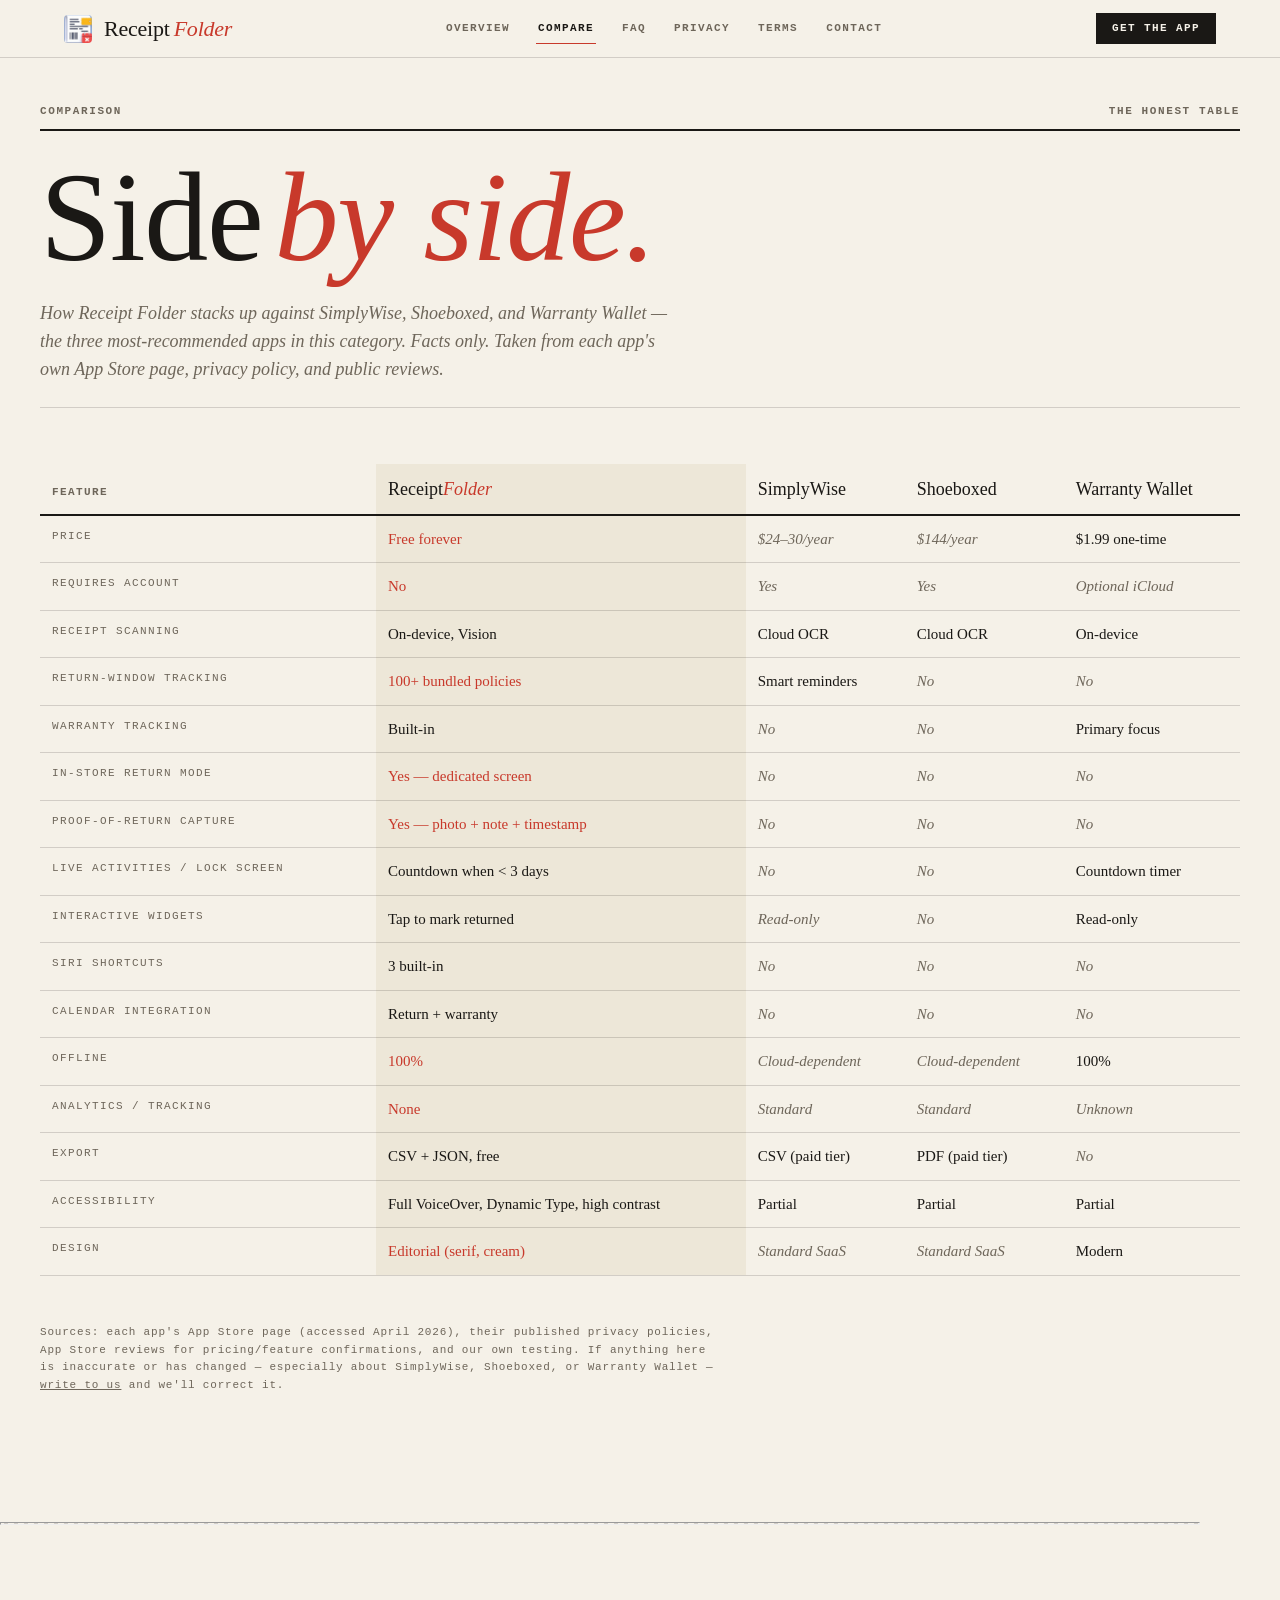
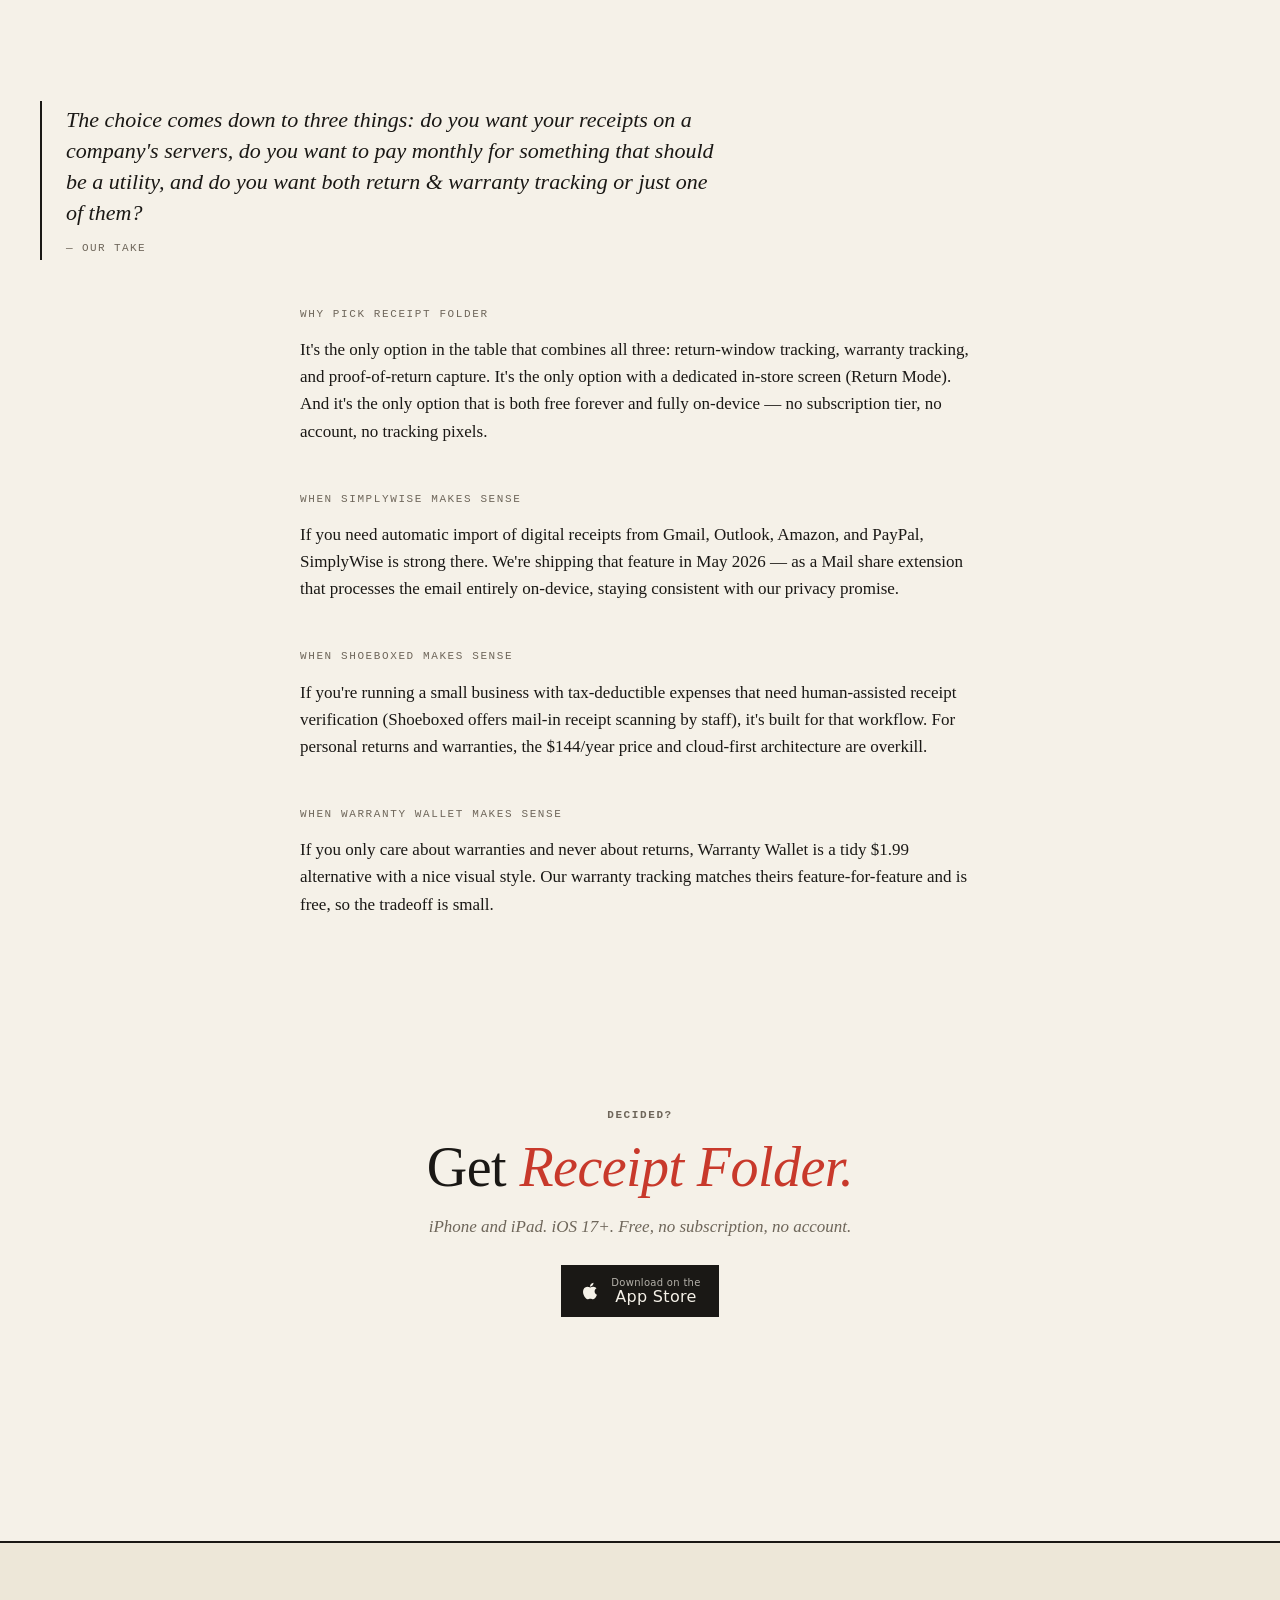
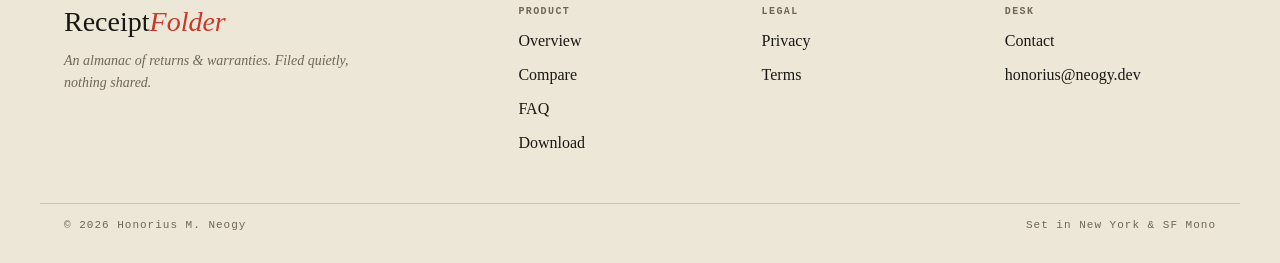
==== site/compare.html @ 92252098 "W4: ASO — compare page, listing copy, nav wiring site/compare.html: honest side-by-side against Simp" ====
<!DOCTYPE html>
<html lang="en">
<head>
  <meta charset="UTF-8">
  <meta name="viewport" content="width=device-width, initial-scale=1.0">
  <title>Receipt Folder vs SimplyWise, Shoeboxed &amp; Warranty Wallet</title>
  <meta name="description" content="How Receipt Folder compares to SimplyWise, Shoeboxed, and Warranty Wallet — features, privacy, price.">
  <meta name="theme-color" content="#F5F1E8">
  <link rel="icon" href="assets/logo.png" type="image/png">
  <link rel="apple-touch-icon" href="assets/logo@2x.png">
  <link rel="stylesheet" href="css/style.css">
  <style>
    /* Comparison table — Editorial: hairlines, no pills, dot perforation between
       sections. Sticky first column on narrow screens. */
    .compare-table {
      width: 100%;
      border-collapse: collapse;
      margin: var(--s-5) 0;
      font-family: var(--serif);
      font-size: 15px;
    }
    .compare-table thead th {
      text-align: left;
      padding: var(--s-4) var(--s-3);
      font: 600 11px/1 var(--mono);
      letter-spacing: 1.4px;
      text-transform: uppercase;
      color: var(--mute);
      border-bottom: 2px solid var(--ink);
      vertical-align: bottom;
    }
    .compare-table thead th.brand {
      font-family: var(--serif);
      font-size: 18px;
      color: var(--ink);
      letter-spacing: normal;
      text-transform: none;
      font-weight: 400;
    }
    .compare-table thead th.brand em {
      font-style: italic;
      color: var(--signal);
    }
    .compare-table tbody tr {
      border-bottom: 0.5px solid var(--rule);
    }
    .compare-table tbody td {
      padding: var(--s-3) var(--s-3);
      vertical-align: top;
    }
    .compare-table tbody td:first-child {
      font-family: var(--mono);
      font-size: 11px;
      letter-spacing: 1.4px;
      text-transform: uppercase;
      color: var(--mute);
      width: 28%;
    }
    .compare-table .check  { color: var(--ink); font-weight: 500; }
    .compare-table .x      { color: var(--mute); font-style: italic; }
    .compare-table .signal { color: var(--signal); font-weight: 500; }
    .compare-table .own    { background: var(--paper-dim); }

    @media (max-width: 760px) {
      .compare-table { font-size: 13px; }
      .compare-table tbody td:first-child { width: 36%; }
      .compare-table thead th.brand { font-size: 15px; }
    }
  </style>
</head>
<body>

  <nav class="nav" aria-label="Primary">
    <div class="nav__inner">
      <a href="index.html" class="nav__brand">
        <img src="assets/logo.png" alt="" aria-hidden="true">
        <span>Receipt<em>Folder</em></span>
      </a>
      <button class="nav__toggle" aria-label="Toggle menu" aria-expanded="false">☰</button>
      <div class="nav__links" id="navLinks">
        <a href="index.html">Overview</a>
        <a href="compare.html">Compare</a>
        <a href="faq.html">FAQ</a>
        <a href="privacy.html">Privacy</a>
        <a href="terms.html">Terms</a>
        <a href="contact.html">Contact</a>
      </div>
      <a href="index.html#download" class="nav__cta">Get the app</a>
    </div>
  </nav>

  <main>
    <section class="container masthead">
      <div class="masthead__meta">
        <span class="eyebrow">Comparison</span>
        <span class="eyebrow">The honest table</span>
      </div>
      <hr class="rule">
      <h1 class="masthead__title">Side <em>by side.</em></h1>
      <p class="masthead__dek">How Receipt Folder stacks up against SimplyWise, Shoeboxed, and Warranty Wallet — the three most-recommended apps in this category. Facts only. Taken from each app's own App Store page, privacy policy, and public reviews.</p>
      <hr class="hairline" style="margin-top: var(--s-5);">
    </section>

    <section class="container section" style="padding-top: 0;">
      <div class="reveal" style="overflow-x: auto;">
        <table class="compare-table">
          <thead>
            <tr>
              <th scope="col">Feature</th>
              <th scope="col" class="brand own">Receipt<em>Folder</em></th>
              <th scope="col" class="brand">SimplyWise</th>
              <th scope="col" class="brand">Shoeboxed</th>
              <th scope="col" class="brand">Warranty Wallet</th>
            </tr>
          </thead>
          <tbody>
            <tr>
              <td>Price</td>
              <td class="own signal">Free forever</td>
              <td class="x">$24–30/year</td>
              <td class="x">$144/year</td>
              <td class="check">$1.99 one-time</td>
            </tr>
            <tr>
              <td>Requires account</td>
              <td class="own signal">No</td>
              <td class="x">Yes</td>
              <td class="x">Yes</td>
              <td class="x">Optional iCloud</td>
            </tr>
            <tr>
              <td>Receipt scanning</td>
              <td class="own check">On-device, Vision</td>
              <td class="check">Cloud OCR</td>
              <td class="check">Cloud OCR</td>
              <td class="check">On-device</td>
            </tr>
            <tr>
              <td>Return-window tracking</td>
              <td class="own signal">100+ bundled policies</td>
              <td class="check">Smart reminders</td>
              <td class="x">No</td>
              <td class="x">No</td>
            </tr>
            <tr>
              <td>Warranty tracking</td>
              <td class="own check">Built-in</td>
              <td class="x">No</td>
              <td class="x">No</td>
              <td class="check">Primary focus</td>
            </tr>
            <tr>
              <td>In-store Return Mode</td>
              <td class="own signal">Yes — dedicated screen</td>
              <td class="x">No</td>
              <td class="x">No</td>
              <td class="x">No</td>
            </tr>
            <tr>
              <td>Proof-of-return capture</td>
              <td class="own signal">Yes — photo + note + timestamp</td>
              <td class="x">No</td>
              <td class="x">No</td>
              <td class="x">No</td>
            </tr>
            <tr>
              <td>Live Activities / lock screen</td>
              <td class="own check">Countdown when &lt; 3 days</td>
              <td class="x">No</td>
              <td class="x">No</td>
              <td class="check">Countdown timer</td>
            </tr>
            <tr>
              <td>Interactive widgets</td>
              <td class="own check">Tap to mark returned</td>
              <td class="x">Read-only</td>
              <td class="x">No</td>
              <td class="check">Read-only</td>
            </tr>
            <tr>
              <td>Siri shortcuts</td>
              <td class="own check">3 built-in</td>
              <td class="x">No</td>
              <td class="x">No</td>
              <td class="x">No</td>
            </tr>
            <tr>
              <td>Calendar integration</td>
              <td class="own check">Return + warranty</td>
              <td class="x">No</td>
              <td class="x">No</td>
              <td class="x">No</td>
            </tr>
            <tr>
              <td>Offline</td>
              <td class="own signal">100%</td>
              <td class="x">Cloud-dependent</td>
              <td class="x">Cloud-dependent</td>
              <td class="check">100%</td>
            </tr>
            <tr>
              <td>Analytics / tracking</td>
              <td class="own signal">None</td>
              <td class="x">Standard</td>
              <td class="x">Standard</td>
              <td class="x">Unknown</td>
            </tr>
            <tr>
              <td>Export</td>
              <td class="own check">CSV + JSON, free</td>
              <td class="check">CSV (paid tier)</td>
              <td class="check">PDF (paid tier)</td>
              <td class="x">No</td>
            </tr>
            <tr>
              <td>Accessibility</td>
              <td class="own check">Full VoiceOver, Dynamic Type, high contrast</td>
              <td class="check">Partial</td>
              <td class="check">Partial</td>
              <td class="check">Partial</td>
            </tr>
            <tr>
              <td>Design</td>
              <td class="own signal">Editorial (serif, cream)</td>
              <td class="x">Standard SaaS</td>
              <td class="x">Standard SaaS</td>
              <td class="check">Modern</td>
            </tr>
          </tbody>
        </table>
      </div>

      <p style="font-family: var(--mono); font-size: 11px; color: var(--mute); letter-spacing: 0.8px; line-height: 1.6; max-width: 680px; margin-top: var(--s-5);">
        Sources: each app's App Store page (accessed April 2026), their published
        privacy policies, App Store reviews for pricing/feature confirmations, and
        our own testing. If anything here is inaccurate or has changed — especially
        about SimplyWise, Shoeboxed, or Warranty Wallet — <a href="contact.html" style="text-decoration: underline;">write to us</a>
        and we'll correct it.
      </p>
    </section>

    <hr class="perforation container" style="max-width: var(--content-max);">

    <!-- Positioning statement -->
    <section class="container section">
      <blockquote class="pullquote reveal">
        The choice comes down to three things: do you want your receipts on a
        company's servers, do you want to pay monthly for something that should
        be a utility, and do you want both return &amp; warranty tracking or
        just one of them?
        <cite>— Our take</cite>
      </blockquote>

      <div style="max-width: var(--prose-max); margin: var(--s-7) auto 0;">
        <h3 style="font-family: var(--mono); font-size: 11px; letter-spacing: 1.6px; text-transform: uppercase; color: var(--mute);">Why pick Receipt Folder</h3>
        <p style="font-family: var(--serif); font-size: 17px; line-height: 1.6; color: var(--ink); margin-top: var(--s-4);">
          It's the only option in the table that combines all three: return-window
          tracking, warranty tracking, and proof-of-return capture. It's the only
          option with a dedicated in-store screen (Return Mode). And it's the only
          option that is both free forever and fully on-device — no subscription
          tier, no account, no tracking pixels.
        </p>

        <h3 style="font-family: var(--mono); font-size: 11px; letter-spacing: 1.6px; text-transform: uppercase; color: var(--mute); margin-top: var(--s-7);">When SimplyWise makes sense</h3>
        <p style="font-family: var(--serif); font-size: 17px; line-height: 1.6; color: var(--ink); margin-top: var(--s-4);">
          If you need automatic import of digital receipts from Gmail, Outlook,
          Amazon, and PayPal, SimplyWise is strong there. We're shipping that
          feature in May 2026 — as a Mail share extension that processes the
          email entirely on-device, staying consistent with our privacy promise.
        </p>

        <h3 style="font-family: var(--mono); font-size: 11px; letter-spacing: 1.6px; text-transform: uppercase; color: var(--mute); margin-top: var(--s-7);">When Shoeboxed makes sense</h3>
        <p style="font-family: var(--serif); font-size: 17px; line-height: 1.6; color: var(--ink); margin-top: var(--s-4);">
          If you're running a small business with tax-deductible expenses that
          need human-assisted receipt verification (Shoeboxed offers mail-in
          receipt scanning by staff), it's built for that workflow. For personal
          returns and warranties, the $144/year price and cloud-first architecture
          are overkill.
        </p>

        <h3 style="font-family: var(--mono); font-size: 11px; letter-spacing: 1.6px; text-transform: uppercase; color: var(--mute); margin-top: var(--s-7);">When Warranty Wallet makes sense</h3>
        <p style="font-family: var(--serif); font-size: 17px; line-height: 1.6; color: var(--ink); margin-top: var(--s-4);">
          If you only care about warranties and never about returns, Warranty
          Wallet is a tidy $1.99 alternative with a nice visual style. Our
          warranty tracking matches theirs feature-for-feature and is free, so
          the tradeoff is small.
        </p>
      </div>
    </section>

    <section class="section container" style="text-align: center; padding-bottom: var(--s-9);">
      <div class="eyebrow">Decided?</div>
      <h2 style="margin-top: var(--s-4);">Get <em style="color: var(--signal); font-style: italic;">Receipt Folder.</em></h2>
      <p style="font-family: var(--serif); font-style: italic; color: var(--mute); margin: var(--s-4) auto 0; max-width: 500px;">
        iPhone and iPad. iOS 17+. Free, no subscription, no account.
      </p>
      <div style="margin-top: var(--s-5); display: flex; gap: var(--s-3); justify-content: center; flex-wrap: wrap;">
        <a href="index.html#download" class="app-store">
          <svg class="app-store__svg" viewBox="0 0 24 24" fill="currentColor" aria-hidden="true">
            <path d="M17.05 20.28c-.98.95-2.05.88-3.08.41-1.09-.47-2.09-.48-3.24 0-1.44.62-2.2.44-3.06-.41C2.79 15.25 3.51 7.59 9.05 7.31c1.35.07 2.29.74 3.08.78 1.18-.24 2.31-.93 3.57-.84 1.51.12 2.65.72 3.4 1.8-3.12 1.87-2.38 5.98.48 7.13-.57 1.5-1.31 2.99-2.53 4.1zM12.03 7.25c-.15-2.23 1.66-4.07 3.74-4.25.29 2.58-2.34 4.5-3.74 4.25z"/>
          </svg>
          <span class="app-store__text"><small>Download on the</small><strong>App Store</strong></span>
        </a>
      </div>
    </section>
  </main>

  <footer class="footer">
    <div class="footer__grid">
      <div class="footer__col">
        <div class="footer__brand">Receipt<em>Folder</em></div>
        <p class="footer__tag">An almanac of returns &amp; warranties. Filed quietly, nothing shared.</p>
      </div>
      <div class="footer__col"><h4>Product</h4><ul><li><a href="index.html">Overview</a></li><li><a href="compare.html">Compare</a></li><li><a href="faq.html">FAQ</a></li><li><a href="index.html#download">Download</a></li></ul></div>
      <div class="footer__col"><h4>Legal</h4><ul><li><a href="privacy.html">Privacy</a></li><li><a href="terms.html">Terms</a></li></ul></div>
      <div class="footer__col"><h4>Desk</h4><ul><li><a href="contact.html">Contact</a></li><li><a href="mailto:honorius@neogy.dev">honorius@neogy.dev</a></li></ul></div>
    </div>
    <div class="footer__end">
      <span>© 2026 Honorius M. Neogy</span>
      <span>Set in New York &amp; SF Mono</span>
    </div>
  </footer>

  <script src="js/app.js" defer></script>
</body>
</html>
---- site/css/style.css ----
/* ==========================================================================
   Receipt Folder — Editorial Receipt web design language
   Matches the iOS app's aesthetic: cream paper, ink type, serif display,
   signal red, monospace labels, perforation dividers. No gradients, no
   rounded pillow cards, no drop shadows.
   ========================================================================== */

/* ---------- Reset ---------- */
*, *::before, *::after { box-sizing: border-box; margin: 0; padding: 0; }
html { -webkit-text-size-adjust: 100%; scroll-behavior: smooth; }
@media (prefers-reduced-motion: reduce) {
  html { scroll-behavior: auto; }
  *, *::before, *::after {
    animation-duration: 0.01ms !important;
    animation-iteration-count: 1 !important;
    transition-duration: 0.01ms !important;
    scroll-behavior: auto !important;
  }
}
img, svg { max-width: 100%; display: block; }
button { font: inherit; background: none; border: 0; cursor: pointer; color: inherit; }
a { color: inherit; text-decoration: none; }
input, textarea, select { font: inherit; color: inherit; }

/* ---------- Tokens ---------- */
:root {
  /* Palette — identical to the iOS app */
  --paper: #F5F1E8;
  --paper-dim: #EDE7D8;
  --ink: #1A1815;
  --mute: #6E665A;
  --rule: rgba(26, 24, 21, 0.16);
  --signal: #C8392B;
  --signal-soft: #E8C9C4;
  --ember: #B57A2E;
  --ember-soft: #E8D8BD;

  /* Type */
  --serif: ui-serif, "New York", "Charter", "Iowan Old Style", Georgia, "Times New Roman", serif;
  --sans:  -apple-system, BlinkMacSystemFont, "SF Pro Text", "Segoe UI", Roboto, system-ui, sans-serif;
  --mono:  ui-monospace, "SF Mono", Menlo, "Roboto Mono", "Courier New", monospace;

  /* Spacing — 8pt grid */
  --s-1: 4px;  --s-2: 8px;  --s-3: 12px; --s-4: 16px;
  --s-5: 24px; --s-6: 32px; --s-7: 48px; --s-8: 64px;
  --s-9: 96px; --s-10: 128px;

  /* Layout */
  --content-max: 1200px;
  --prose-max: 680px;
}

@media (prefers-color-scheme: dark) {
  :root {
    --paper: #151210;
    --paper-dim: #1E1B18;
    --ink: #EFE8D9;
    --mute: #ACA598;
    --rule: rgba(239, 232, 217, 0.18);
    --signal: #E25A4C;
    --signal-soft: rgba(226, 90, 76, 0.18);
    --ember: #D4A05A;
    --ember-soft: rgba(212, 160, 90, 0.18);
  }
}

/* ---------- Base ---------- */
html, body {
  background: var(--paper);
  color: var(--ink);
  font-family: var(--sans);
  font-size: 16px;
  line-height: 1.5;
  -webkit-font-smoothing: antialiased;
  text-rendering: optimizeLegibility;
}
body { min-height: 100vh; display: flex; flex-direction: column; }
main { flex: 1; }

/* Utility classes */
.container { max-width: var(--content-max); margin: 0 auto; padding: 0 var(--s-5); }
.prose     { max-width: var(--prose-max); margin: 0 auto; padding: 0 var(--s-5); }
.eyebrow   { font: 600 11px/1 var(--mono); letter-spacing: 1.6px; text-transform: uppercase; color: var(--mute); }
.hairline  { height: 0.5px; background: var(--rule); border: 0; }
.rule      { height: 2px; background: var(--ink); border: 0; }
.mono      { font-family: var(--mono); }
.italic    { font-style: italic; }
.red       { color: var(--signal); }

/* Perforation divider — app's signature */
.perforation {
  --dot-size: 3px; --dot-gap: 7px;
  height: var(--dot-size);
  background-image: radial-gradient(circle, var(--rule) 40%, transparent 42%);
  background-size: calc(var(--dot-size) + var(--dot-gap)) var(--dot-size);
  background-repeat: repeat-x;
  margin: var(--s-6) 0;
}

/* Type scale */
h1, h2, h3, h4 { font-family: var(--serif); font-weight: 400; line-height: 1.1; letter-spacing: -0.01em; }
h1 { font-size: clamp(48px, 9vw, 96px); }
h2 { font-size: clamp(32px, 5vw, 56px); }
h3 { font-size: clamp(24px, 3vw, 36px); }
h4 { font-size: 22px; }
p  { font-family: var(--serif); font-size: 17px; line-height: 1.55; color: var(--ink); }
.prose p + p { margin-top: var(--s-4); }
.prose h2, .prose h3 { margin-top: var(--s-7); margin-bottom: var(--s-3); }

/* Focus */
:focus-visible {
  outline: 2px solid var(--signal);
  outline-offset: 3px;
  border-radius: 2px;
}

/* ---------- Navigation (top masthead) ---------- */
.nav {
  position: sticky; top: 0; z-index: 100;
  background: var(--paper);
  border-bottom: 0.5px solid var(--rule);
  backdrop-filter: saturate(1.4);
  -webkit-backdrop-filter: saturate(1.4);
}
.nav__inner {
  display: flex; align-items: center; justify-content: space-between;
  padding: var(--s-3) var(--s-5);
  max-width: var(--content-max); margin: 0 auto;
  gap: var(--s-5);
}
.nav__brand {
  display: flex; align-items: center; gap: var(--s-3);
  font-family: var(--serif); font-size: 22px; letter-spacing: -0.01em;
}
.nav__brand img { width: 28px; height: 28px; border-radius: 4px; }
.nav__brand em { font-style: italic; color: var(--signal); margin-left: 4px; }
.nav__links { display: flex; gap: var(--s-5); }
.nav__links a {
  font: 600 11px/1 var(--mono); letter-spacing: 1.4px; text-transform: uppercase;
  color: var(--mute); padding: 6px 2px; position: relative; transition: color 0.15s;
}
.nav__links a:hover, .nav__links a[aria-current="page"] { color: var(--ink); }
.nav__links a[aria-current="page"]::after {
  content: ""; position: absolute; left: 0; right: 0; bottom: -4px;
  height: 1.5px; background: var(--signal);
}
.nav__cta {
  font: 600 11px/1 var(--mono); letter-spacing: 1.4px; text-transform: uppercase;
  padding: 10px 16px; background: var(--ink); color: var(--paper);
  transition: transform 0.15s;
}
.nav__cta:hover { transform: translateY(-1px); }
.nav__toggle {
  display: none; padding: 8px; font-size: 20px;
}
@media (max-width: 720px) {
  .nav__links { display: none; }
  .nav__links--open {
    display: flex; flex-direction: column; gap: var(--s-4);
    position: absolute; inset: 100% 0 auto 0;
    background: var(--paper); border-bottom: 0.5px solid var(--rule);
    padding: var(--s-5);
  }
  .nav__toggle { display: block; }
  .nav__cta { display: none; }
}

/* ---------- Masthead (page header) ---------- */
.masthead {
  padding: var(--s-7) 0 var(--s-6);
}
.masthead__meta {
  display: flex; justify-content: space-between; align-items: baseline;
  margin-bottom: var(--s-3);
}
.masthead__title {
  display: flex; flex-wrap: wrap; align-items: baseline; gap: 12px;
  font-size: clamp(56px, 10vw, 128px);
  margin-top: var(--s-4);
}
.masthead__title em { font-style: italic; color: var(--signal); }
.masthead__dek {
  font-family: var(--serif); font-style: italic; font-size: 18px;
  color: var(--mute); margin-top: var(--s-3); max-width: 640px;
}

/* ---------- Hero (landing page) ---------- */
.hero { padding: var(--s-7) 0 var(--s-9); }
.hero__grid {
  display: grid; grid-template-columns: 1.3fr 1fr; gap: var(--s-8);
  align-items: center;
}
@media (max-width: 900px) {
  .hero__grid { grid-template-columns: 1fr; gap: var(--s-7); }
}
.hero__copy h1 { margin-top: var(--s-3); }
.hero__lead {
  font-family: var(--serif); font-style: italic; font-size: 22px;
  color: var(--mute); margin-top: var(--s-4); max-width: 520px; line-height: 1.4;
}
.hero__ctas {
  display: flex; gap: var(--s-3); margin-top: var(--s-6); flex-wrap: wrap;
}

/* Countdown mockup */
.countdown-card {
  position: relative;
  background: var(--paper-dim);
  border: 0.75px solid var(--rule);
  padding: var(--s-7) var(--s-6);
  aspect-ratio: 9 / 16; max-width: 340px; margin: 0 auto;
  display: flex; flex-direction: column;
}
.countdown-card__head {
  display: flex; justify-content: space-between; font: 600 10px/1 var(--mono);
  letter-spacing: 1.4px; text-transform: uppercase; color: var(--mute);
}
.countdown-card__rule { height: 2px; background: var(--ink); margin: 10px 0; }
.countdown-card__name {
  font-family: var(--serif); font-size: 26px; line-height: 1.1; color: var(--ink);
}
.countdown-card__meta {
  font-family: var(--serif); font-size: 13px; font-style: italic; color: var(--mute);
  margin-top: 6px;
}
.countdown-card__days {
  flex: 1; display: flex; flex-direction: column; justify-content: center; align-items: center;
  margin: var(--s-5) 0;
}
.countdown-card__days .num {
  font-family: var(--serif); font-size: clamp(96px, 22vw, 148px); line-height: 1;
  color: var(--signal);
  font-variant-numeric: tabular-nums;
}
.countdown-card__days .unit {
  font: italic 400 20px/1 var(--serif); color: var(--signal); margin-top: 4px;
  letter-spacing: 0.05em;
}
.countdown-card__caption {
  font: italic 400 13px/1.4 var(--serif); color: var(--mute); text-align: center;
  margin-top: var(--s-3);
}
.countdown-card__footer {
  display: flex; justify-content: space-between;
  font: 600 9px/1 var(--mono); letter-spacing: 1.4px; text-transform: uppercase;
  color: var(--mute); margin-top: auto;
  padding-top: var(--s-3); border-top: 2px solid var(--ink);
}

/* ---------- Buttons ---------- */
.btn {
  display: inline-flex; align-items: center; gap: 8px;
  padding: 14px 22px;
  font: 500 14px/1 var(--sans); letter-spacing: 0.3px;
  transition: transform 0.12s, background 0.15s;
  white-space: nowrap;
}
.btn--primary   { background: var(--ink); color: var(--paper); }
.btn--primary:hover { transform: translateY(-1px); }
.btn--secondary { color: var(--ink); border: 1px solid var(--ink); }
.btn--secondary:hover { background: var(--ink); color: var(--paper); }
.btn--link {
  padding: 0; font-family: var(--serif); font-style: italic; font-size: 15px;
  text-decoration: underline; text-underline-offset: 3px;
}

/* ---------- Sections ---------- */
.section { padding: var(--s-9) 0; }
.section__head {
  display: flex; justify-content: space-between; align-items: flex-end;
  flex-wrap: wrap; gap: var(--s-4);
  margin-bottom: var(--s-7);
}
.section__title {
  display: flex; align-items: baseline; gap: 12px; flex-wrap: wrap;
}
.section__title em { font-style: italic; color: var(--signal); }
.section__kicker { font-family: var(--serif); font-style: italic; color: var(--mute); max-width: 400px; }

/* ---------- Feature grid ---------- */
.features { display: grid; grid-template-columns: repeat(3, 1fr); gap: 0; }
@media (max-width: 900px) { .features { grid-template-columns: repeat(2, 1fr); } }
@media (max-width: 560px) { .features { grid-template-columns: 1fr; } }

.feature {
  padding: var(--s-6) var(--s-5);
  border-top: 0.5px solid var(--rule);
  border-right: 0.5px solid var(--rule);
  position: relative; overflow: hidden;
  transition: background 0.3s ease;
}
.feature:nth-child(3n) { border-right: 0; }
@media (max-width: 900px) {
  .feature:nth-child(3n) { border-right: 0.5px solid var(--rule); }
  .feature:nth-child(2n) { border-right: 0; }
}
@media (max-width: 560px) {
  .feature { border-right: 0 !important; }
}
.feature__num {
  font: 400 14px/1 var(--serif); font-style: italic; color: var(--signal);
  margin-bottom: var(--s-3);
}
.feature__title {
  font-family: var(--serif); font-size: 24px; line-height: 1.15; margin-bottom: var(--s-3);
}
.feature__body {
  font-size: 15px; color: var(--ink); line-height: 1.55;
}
.feature:hover { background: var(--paper-dim); }

/* ---------- Split / narrative row ---------- */
.split {
  display: grid; grid-template-columns: 1fr 1fr; gap: var(--s-8);
  align-items: center;
}
@media (max-width: 900px) { .split { grid-template-columns: 1fr; gap: var(--s-6); } }
.split__figure {
  background: var(--paper-dim); padding: var(--s-6);
  border: 0.5px solid var(--rule);
  aspect-ratio: 1; display: flex; align-items: center; justify-content: center;
  font-family: var(--serif); font-size: 20px; color: var(--mute);
}

/* ---------- Table of ledger stats ---------- */
.ledger { display: grid; grid-template-columns: repeat(4, 1fr); border-top: 2px solid var(--ink); border-bottom: 0.5px solid var(--rule); }
@media (max-width: 700px) { .ledger { grid-template-columns: repeat(2, 1fr); } }
.ledger__cell {
  padding: var(--s-6) var(--s-4);
  border-right: 0.5px solid var(--rule);
}
.ledger__cell:last-child { border-right: 0; }
@media (max-width: 700px) { .ledger__cell:nth-child(2n) { border-right: 0; } }
.ledger__num {
  font-family: var(--serif); font-size: clamp(36px, 6vw, 56px); line-height: 1;
  margin-bottom: 8px; font-variant-numeric: tabular-nums;
}
.ledger__num.red { color: var(--signal); }
.ledger__label { font: 600 10px/1.2 var(--mono); letter-spacing: 1.2px; text-transform: uppercase; color: var(--mute); }

/* ---------- FAQ accordion ---------- */
.faq { border-top: 2px solid var(--ink); }
.faq__item { border-bottom: 0.5px solid var(--rule); }
.faq__btn {
  display: flex; justify-content: space-between; align-items: center; gap: var(--s-4);
  width: 100%; padding: var(--s-5) 0; text-align: left;
  font-family: var(--serif); font-size: 20px; line-height: 1.3;
  transition: color 0.15s;
}
.faq__btn:hover { color: var(--signal); }
.faq__indicator {
  font-family: var(--mono); font-size: 20px; color: var(--mute);
  transition: transform 0.25s;
  flex-shrink: 0;
}
.faq__item[open] .faq__indicator { transform: rotate(45deg); color: var(--signal); }
.faq__answer {
  padding-bottom: var(--s-5); max-width: 620px;
  font-family: var(--serif); font-size: 16px; line-height: 1.6; color: var(--ink);
}
.faq__answer p + p { margin-top: var(--s-3); }
/* hide the default <details> marker */
summary { list-style: none; }
summary::-webkit-details-marker { display: none; }

/* ---------- Block quote ---------- */
.pullquote {
  border-left: 2px solid var(--ink);
  padding: 4px 0 4px var(--s-5);
  font-family: var(--serif); font-style: italic; font-size: 22px;
  line-height: 1.4; color: var(--ink);
  max-width: 680px; margin: var(--s-7) 0;
}
.pullquote cite {
  display: block; font-family: var(--mono); font-style: normal; font-size: 11px;
  letter-spacing: 1.4px; text-transform: uppercase; color: var(--mute); margin-top: var(--s-3);
}

/* ---------- Contact form ---------- */
.form { display: flex; flex-direction: column; gap: var(--s-5); max-width: 560px; }
.field { display: flex; flex-direction: column; gap: 6px; }
.field label {
  font: 600 10px/1 var(--mono); letter-spacing: 1.4px; text-transform: uppercase; color: var(--mute);
}
.field input, .field textarea, .field select {
  font-family: var(--serif); font-size: 17px;
  background: transparent; color: var(--ink);
  border: 0; border-bottom: 1px solid var(--ink);
  padding: 8px 0;
  transition: border-color 0.15s;
}
.field textarea { min-height: 120px; resize: vertical; font-style: italic; }
.field input:focus, .field textarea:focus, .field select:focus {
  outline: none; border-color: var(--signal);
}
.form__actions { display: flex; gap: var(--s-4); align-items: center; }

/* ---------- Footer ---------- */
.footer {
  background: var(--paper-dim);
  border-top: 2px solid var(--ink);
  padding: var(--s-8) 0 var(--s-6);
  margin-top: var(--s-10);
}
.footer__grid {
  display: grid;
  grid-template-columns: 2fr 1fr 1fr 1fr;
  gap: var(--s-6);
  max-width: var(--content-max); margin: 0 auto; padding: 0 var(--s-5);
}
@media (max-width: 760px) { .footer__grid { grid-template-columns: 1fr 1fr; gap: var(--s-5); } }
@media (max-width: 420px) { .footer__grid { grid-template-columns: 1fr; } }
.footer__col h4 {
  font: 600 10px/1 var(--mono); letter-spacing: 1.4px; text-transform: uppercase;
  color: var(--mute); margin-bottom: var(--s-3);
}
.footer__col ul { list-style: none; display: flex; flex-direction: column; gap: 10px; }
.footer__col a {
  font-family: var(--serif); font-size: 16px; color: var(--ink);
  transition: color 0.12s;
}
.footer__col a:hover { color: var(--signal); text-decoration: underline; text-underline-offset: 3px; }
.footer__brand { font-family: var(--serif); font-size: 28px; line-height: 1.1; }
.footer__brand em { font-style: italic; color: var(--signal); }
.footer__tag {
  font-family: var(--serif); font-style: italic; font-size: 14px; color: var(--mute);
  margin-top: var(--s-3); max-width: 300px;
}
.footer__end {
  display: flex; justify-content: space-between; align-items: center;
  max-width: var(--content-max); margin: var(--s-7) auto 0; padding: var(--s-4) var(--s-5) 0;
  border-top: 0.5px solid var(--rule);
  font: 400 11px/1 var(--mono); letter-spacing: 1px; color: var(--mute);
}
@media (max-width: 520px) { .footer__end { flex-direction: column; gap: var(--s-3); align-items: flex-start; } }

/* ---------- Reveal-on-scroll animation ---------- */
.reveal { opacity: 0; transform: translateY(14px); transition: opacity 0.7s ease, transform 0.7s ease; }
.reveal.is-visible { opacity: 1; transform: none; }
@media (prefers-reduced-motion: reduce) { .reveal { opacity: 1; transform: none; } }

/* ---------- Hidden helper ---------- */
.sr-only {
  position: absolute; width: 1px; height: 1px; overflow: hidden;
  clip: rect(0 0 0 0); white-space: nowrap;
}

/* ---------- App Store badge placeholder ---------- */
.app-store {
  display: inline-flex; align-items: center; gap: 10px;
  padding: 12px 18px; background: var(--ink); color: var(--paper);
  transition: transform 0.15s;
}
.app-store:hover { transform: translateY(-1px); }
.app-store__svg { width: 22px; height: 22px; }
.app-store__text { display: flex; flex-direction: column; line-height: 1.1; }
.app-store__text small { font-size: 10px; opacity: 0.7; letter-spacing: 0.3px; }
.app-store__text strong { font-size: 16px; font-weight: 500; letter-spacing: 0.3px; }
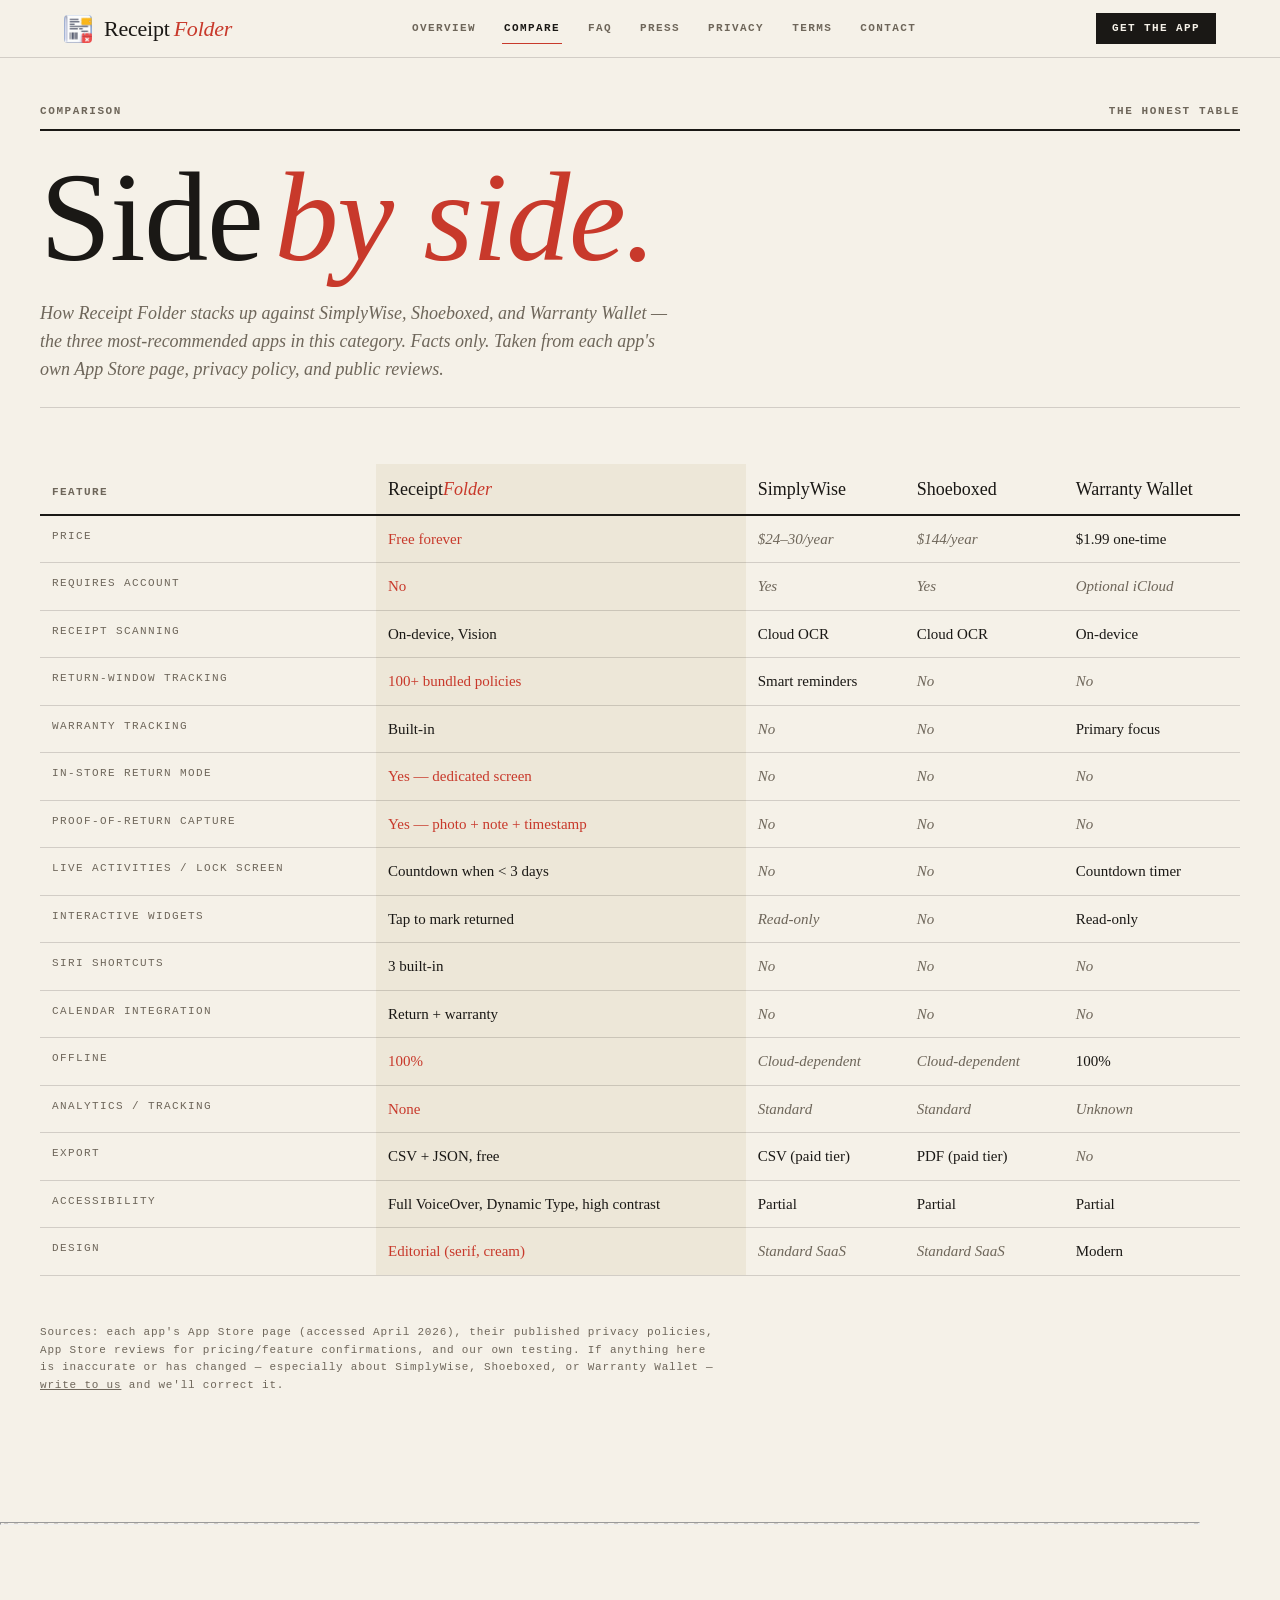
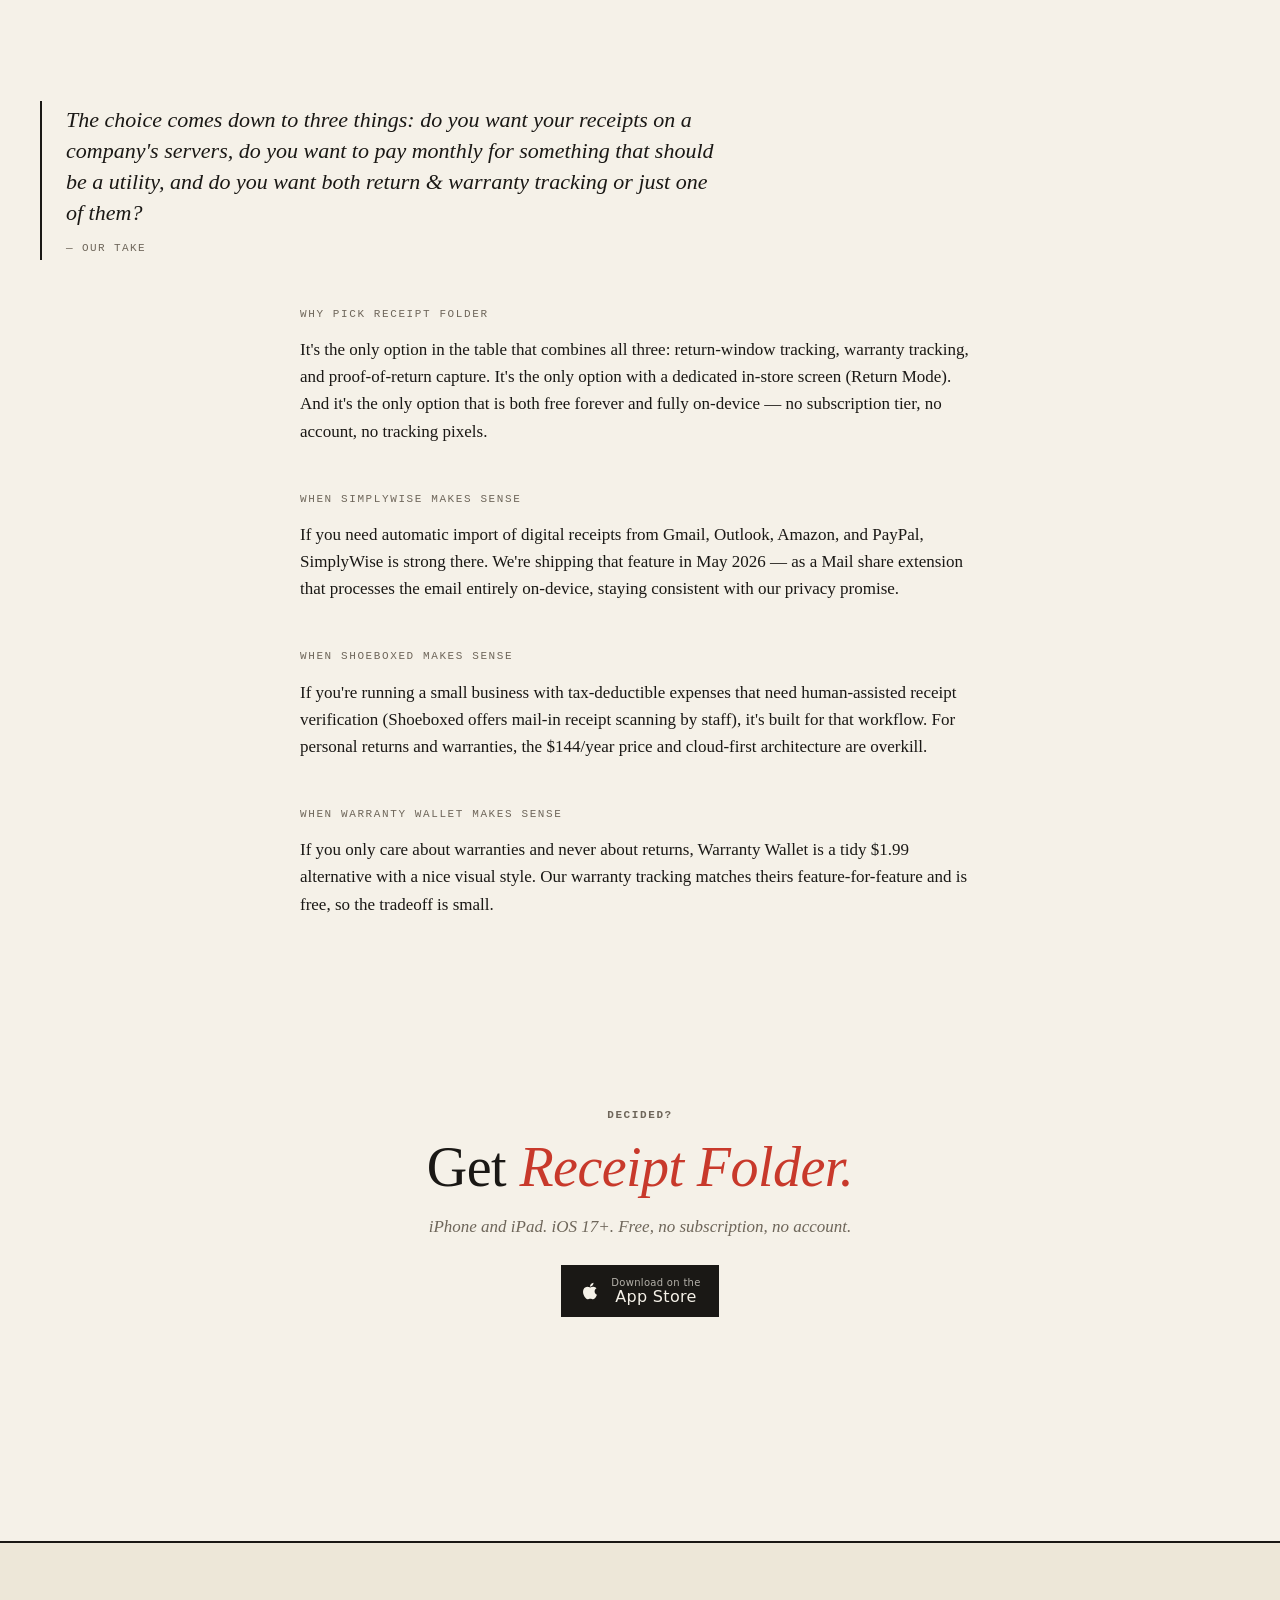
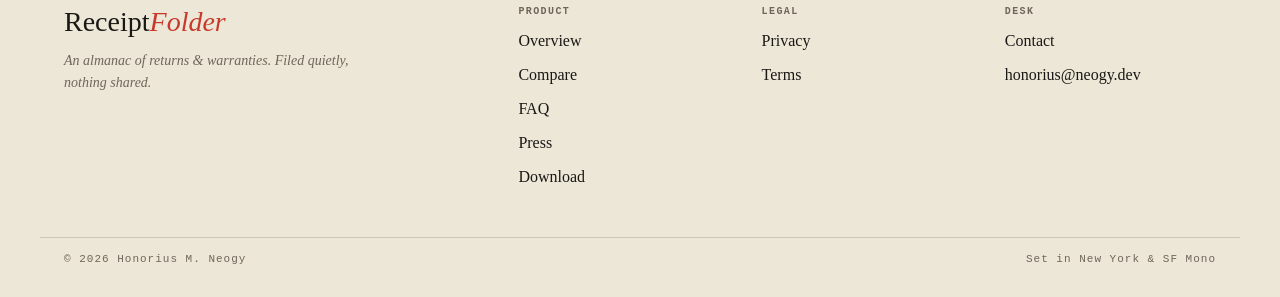
==== commit a13131c6: "W12: launch — press kit page + in-app release notes Final week of the 12-week 5-star roadmap. Ships " ====
--- a/site/compare.html
+++ b/site/compare.html
@@ -81,6 +81,7 @@
         <a href="index.html">Overview</a>
         <a href="compare.html">Compare</a>
         <a href="faq.html">FAQ</a>
+        <a href="press.html">Press</a>
         <a href="privacy.html">Privacy</a>
         <a href="terms.html">Terms</a>
         <a href="contact.html">Contact</a>
@@ -311,7 +312,7 @@
         <div class="footer__brand">Receipt<em>Folder</em></div>
         <p class="footer__tag">An almanac of returns &amp; warranties. Filed quietly, nothing shared.</p>
       </div>
-      <div class="footer__col"><h4>Product</h4><ul><li><a href="index.html">Overview</a></li><li><a href="compare.html">Compare</a></li><li><a href="faq.html">FAQ</a></li><li><a href="index.html#download">Download</a></li></ul></div>
+      <div class="footer__col"><h4>Product</h4><ul><li><a href="index.html">Overview</a></li><li><a href="compare.html">Compare</a></li><li><a href="faq.html">FAQ</a></li><li><a href="press.html">Press</a></li><li><a href="index.html#download">Download</a></li></ul></div>
       <div class="footer__col"><h4>Legal</h4><ul><li><a href="privacy.html">Privacy</a></li><li><a href="terms.html">Terms</a></li></ul></div>
       <div class="footer__col"><h4>Desk</h4><ul><li><a href="contact.html">Contact</a></li><li><a href="mailto:honorius@neogy.dev">honorius@neogy.dev</a></li></ul></div>
     </div>
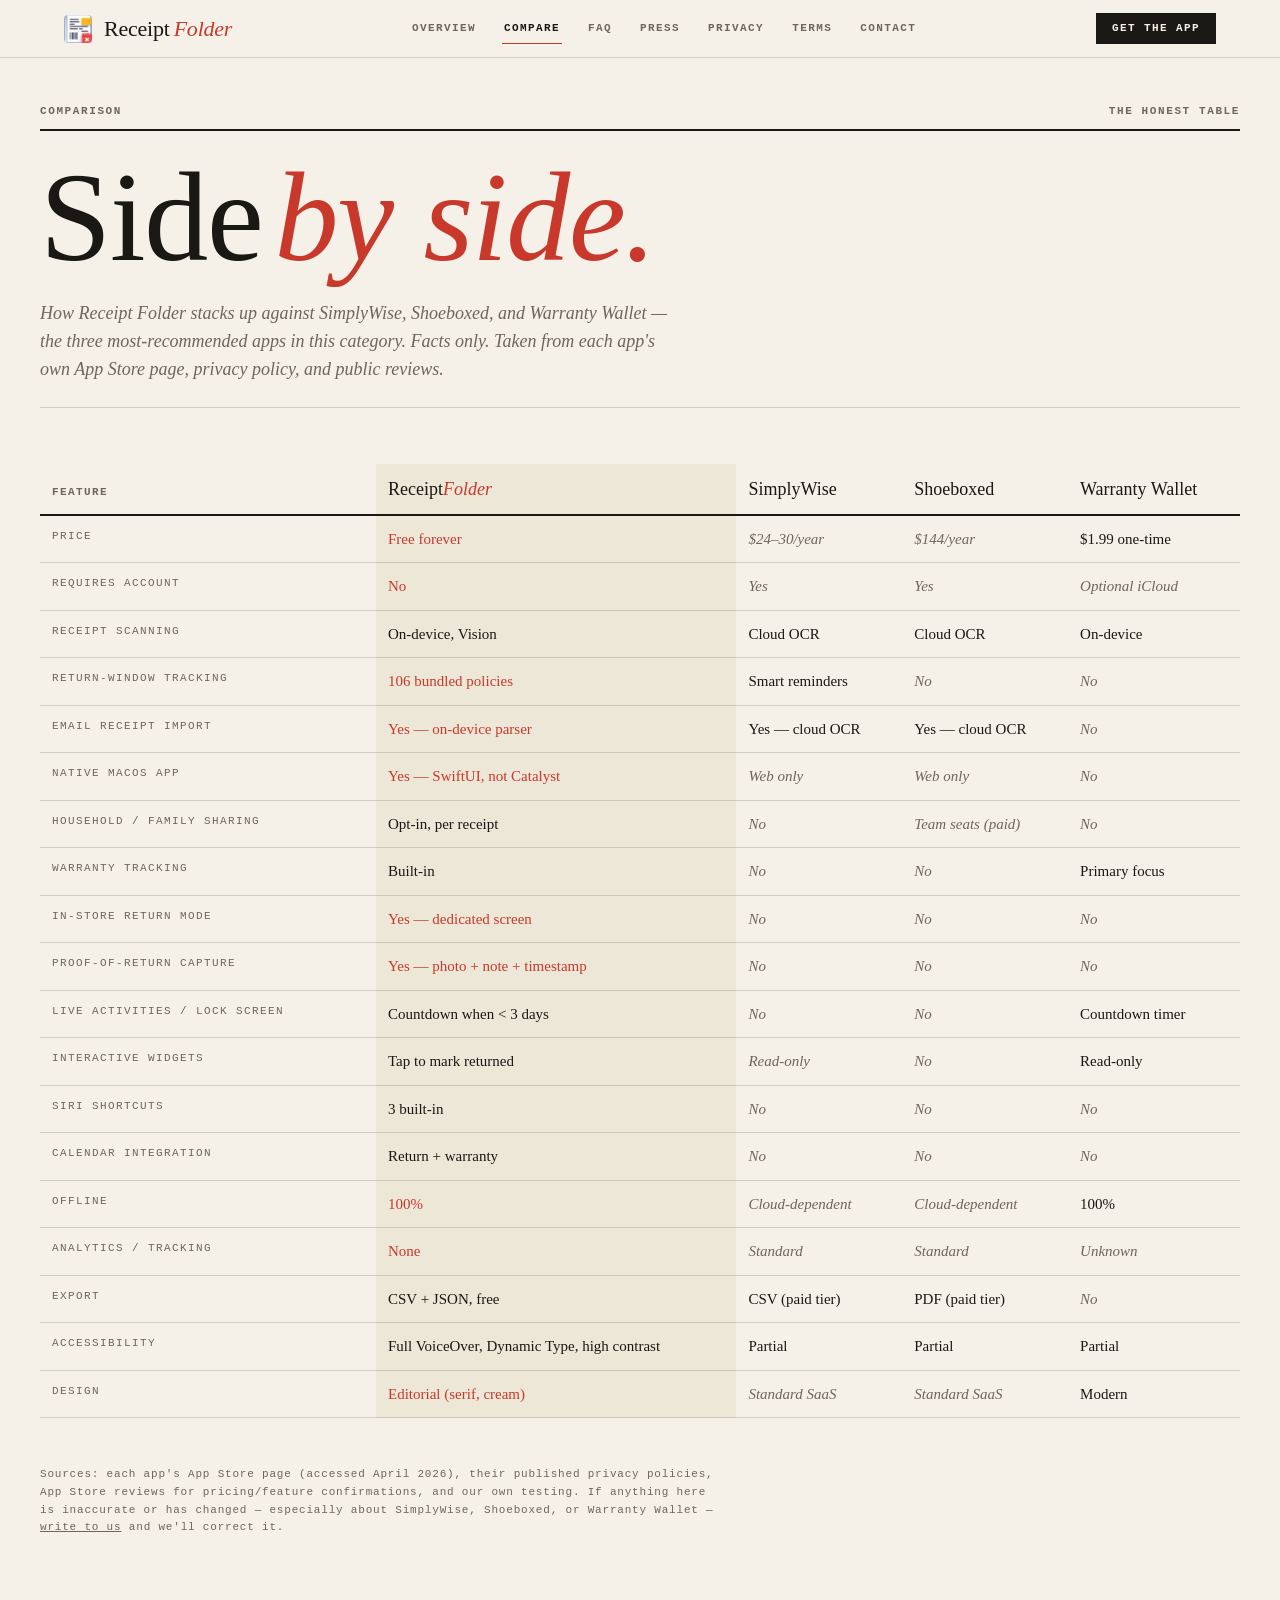
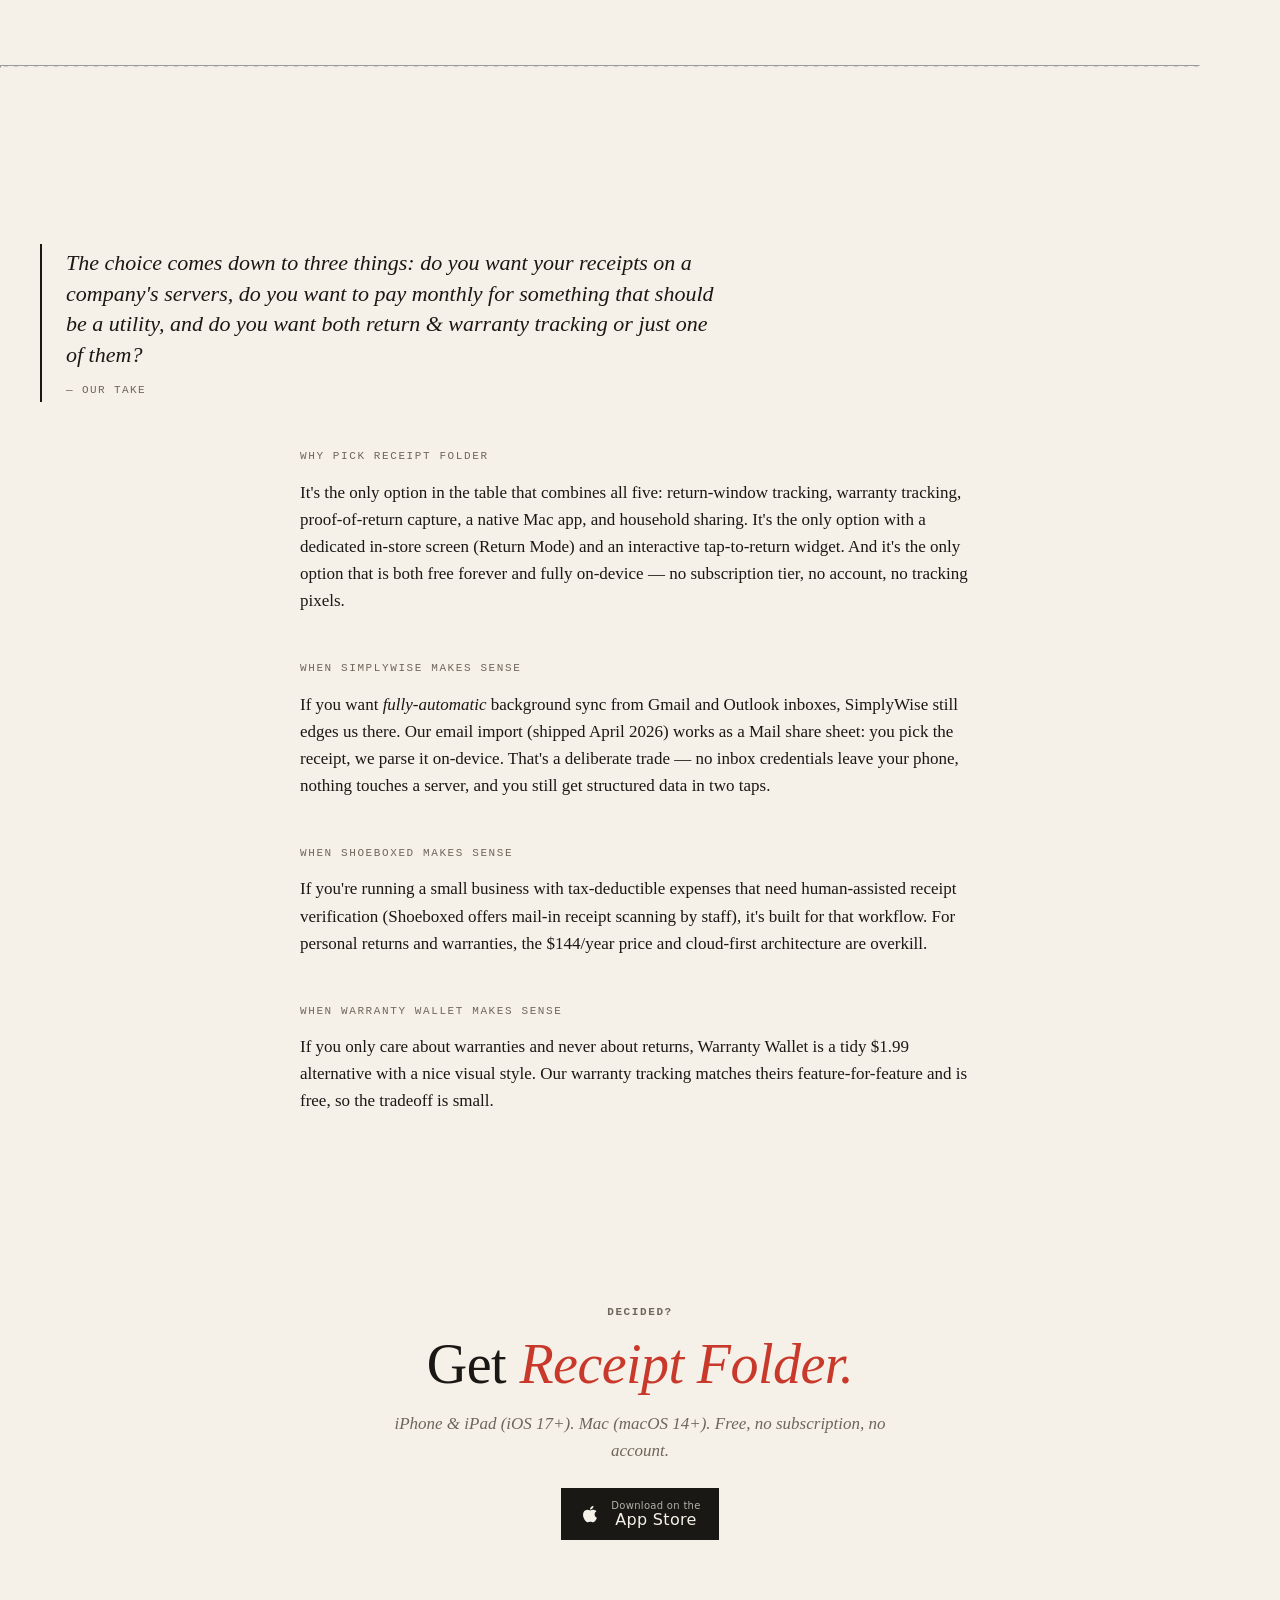
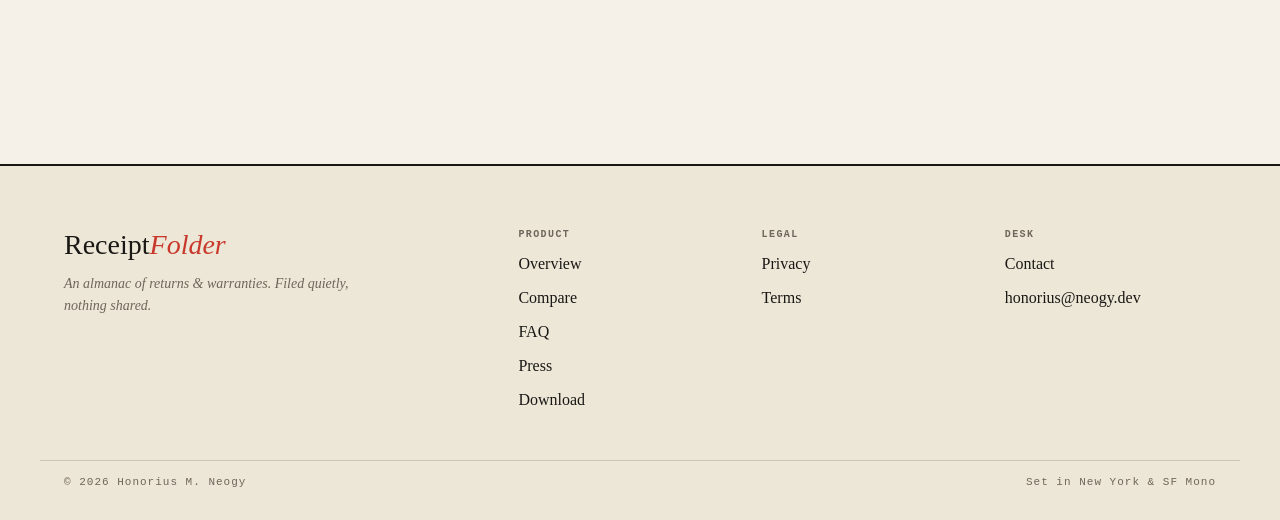
==== commit 349e25bb: "site: update content for Month 1–3 features Twelve weeks of new features earned their place above th" ====
--- a/site/compare.html
+++ b/site/compare.html
@@ -138,9 +138,30 @@
             </tr>
             <tr>
               <td>Return-window tracking</td>
-              <td class="own signal">100+ bundled policies</td>
+              <td class="own signal">106 bundled policies</td>
               <td class="check">Smart reminders</td>
               <td class="x">No</td>
+              <td class="x">No</td>
+            </tr>
+            <tr>
+              <td>Email receipt import</td>
+              <td class="own signal">Yes — on-device parser</td>
+              <td class="check">Yes — cloud OCR</td>
+              <td class="check">Yes — cloud OCR</td>
+              <td class="x">No</td>
+            </tr>
+            <tr>
+              <td>Native macOS app</td>
+              <td class="own signal">Yes — SwiftUI, not Catalyst</td>
+              <td class="x">Web only</td>
+              <td class="x">Web only</td>
+              <td class="x">No</td>
+            </tr>
+            <tr>
+              <td>Household / family sharing</td>
+              <td class="own check">Opt-in, per receipt</td>
+              <td class="x">No</td>
+              <td class="x">Team seats (paid)</td>
               <td class="x">No</td>
             </tr>
             <tr>
@@ -255,19 +276,22 @@
       <div style="max-width: var(--prose-max); margin: var(--s-7) auto 0;">
         <h3 style="font-family: var(--mono); font-size: 11px; letter-spacing: 1.6px; text-transform: uppercase; color: var(--mute);">Why pick Receipt Folder</h3>
         <p style="font-family: var(--serif); font-size: 17px; line-height: 1.6; color: var(--ink); margin-top: var(--s-4);">
-          It's the only option in the table that combines all three: return-window
-          tracking, warranty tracking, and proof-of-return capture. It's the only
-          option with a dedicated in-store screen (Return Mode). And it's the only
-          option that is both free forever and fully on-device — no subscription
-          tier, no account, no tracking pixels.
+          It's the only option in the table that combines all five: return-window
+          tracking, warranty tracking, proof-of-return capture, a native Mac app,
+          and household sharing. It's the only option with a dedicated in-store
+          screen (Return Mode) and an interactive tap-to-return widget. And
+          it's the only option that is both free forever and fully on-device —
+          no subscription tier, no account, no tracking pixels.
         </p>
 
         <h3 style="font-family: var(--mono); font-size: 11px; letter-spacing: 1.6px; text-transform: uppercase; color: var(--mute); margin-top: var(--s-7);">When SimplyWise makes sense</h3>
         <p style="font-family: var(--serif); font-size: 17px; line-height: 1.6; color: var(--ink); margin-top: var(--s-4);">
-          If you need automatic import of digital receipts from Gmail, Outlook,
-          Amazon, and PayPal, SimplyWise is strong there. We're shipping that
-          feature in May 2026 — as a Mail share extension that processes the
-          email entirely on-device, staying consistent with our privacy promise.
+          If you want <em>fully-automatic</em> background sync from Gmail and
+          Outlook inboxes, SimplyWise still edges us there. Our email import
+          (shipped April 2026) works as a Mail share sheet: you pick the
+          receipt, we parse it on-device. That's a deliberate trade — no inbox
+          credentials leave your phone, nothing touches a server, and you
+          still get structured data in two taps.
         </p>
 
         <h3 style="font-family: var(--mono); font-size: 11px; letter-spacing: 1.6px; text-transform: uppercase; color: var(--mute); margin-top: var(--s-7);">When Shoeboxed makes sense</h3>
@@ -292,8 +316,8 @@
     <section class="section container" style="text-align: center; padding-bottom: var(--s-9);">
       <div class="eyebrow">Decided?</div>
       <h2 style="margin-top: var(--s-4);">Get <em style="color: var(--signal); font-style: italic;">Receipt Folder.</em></h2>
-      <p style="font-family: var(--serif); font-style: italic; color: var(--mute); margin: var(--s-4) auto 0; max-width: 500px;">
-        iPhone and iPad. iOS 17+. Free, no subscription, no account.
+      <p style="font-family: var(--serif); font-style: italic; color: var(--mute); margin: var(--s-4) auto 0; max-width: 520px;">
+        iPhone &amp; iPad (iOS 17+). Mac (macOS 14+). Free, no subscription, no account.
       </p>
       <div style="margin-top: var(--s-5); display: flex; gap: var(--s-3); justify-content: center; flex-wrap: wrap;">
         <a href="index.html#download" class="app-store">
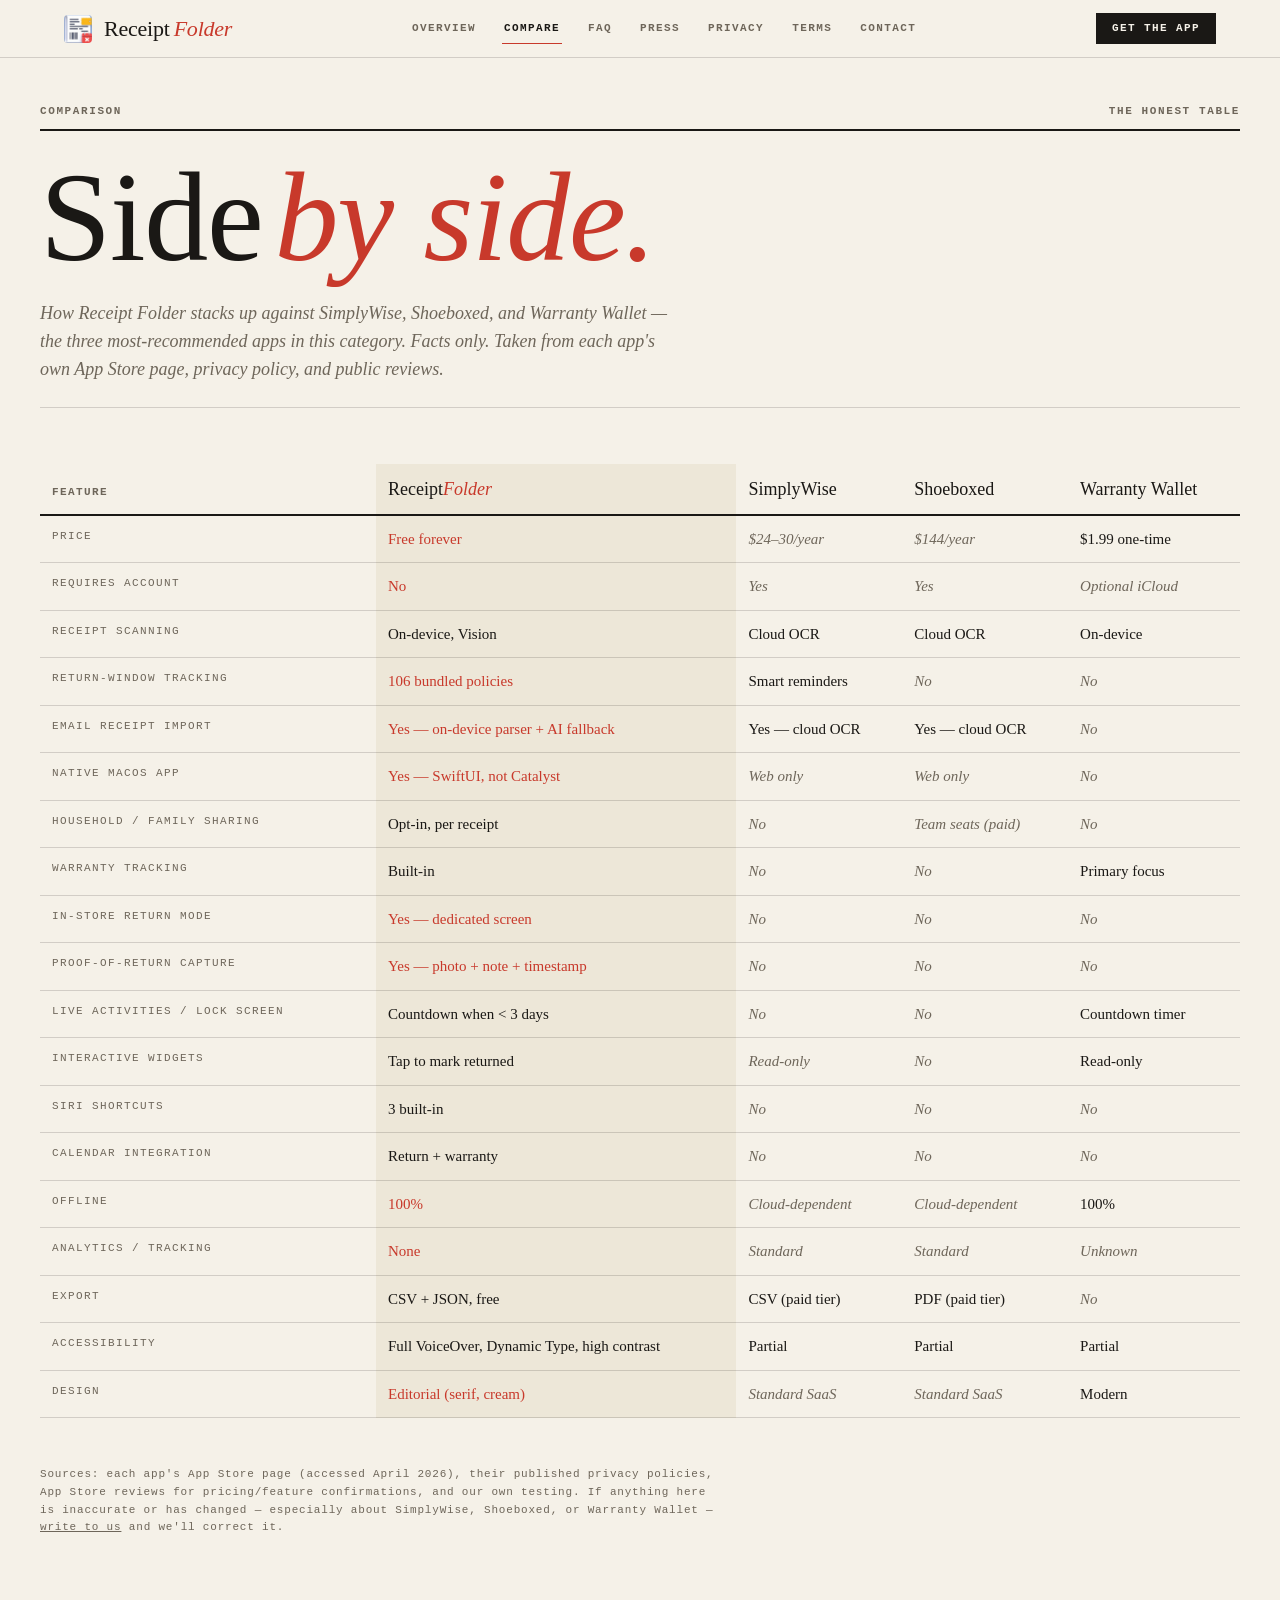
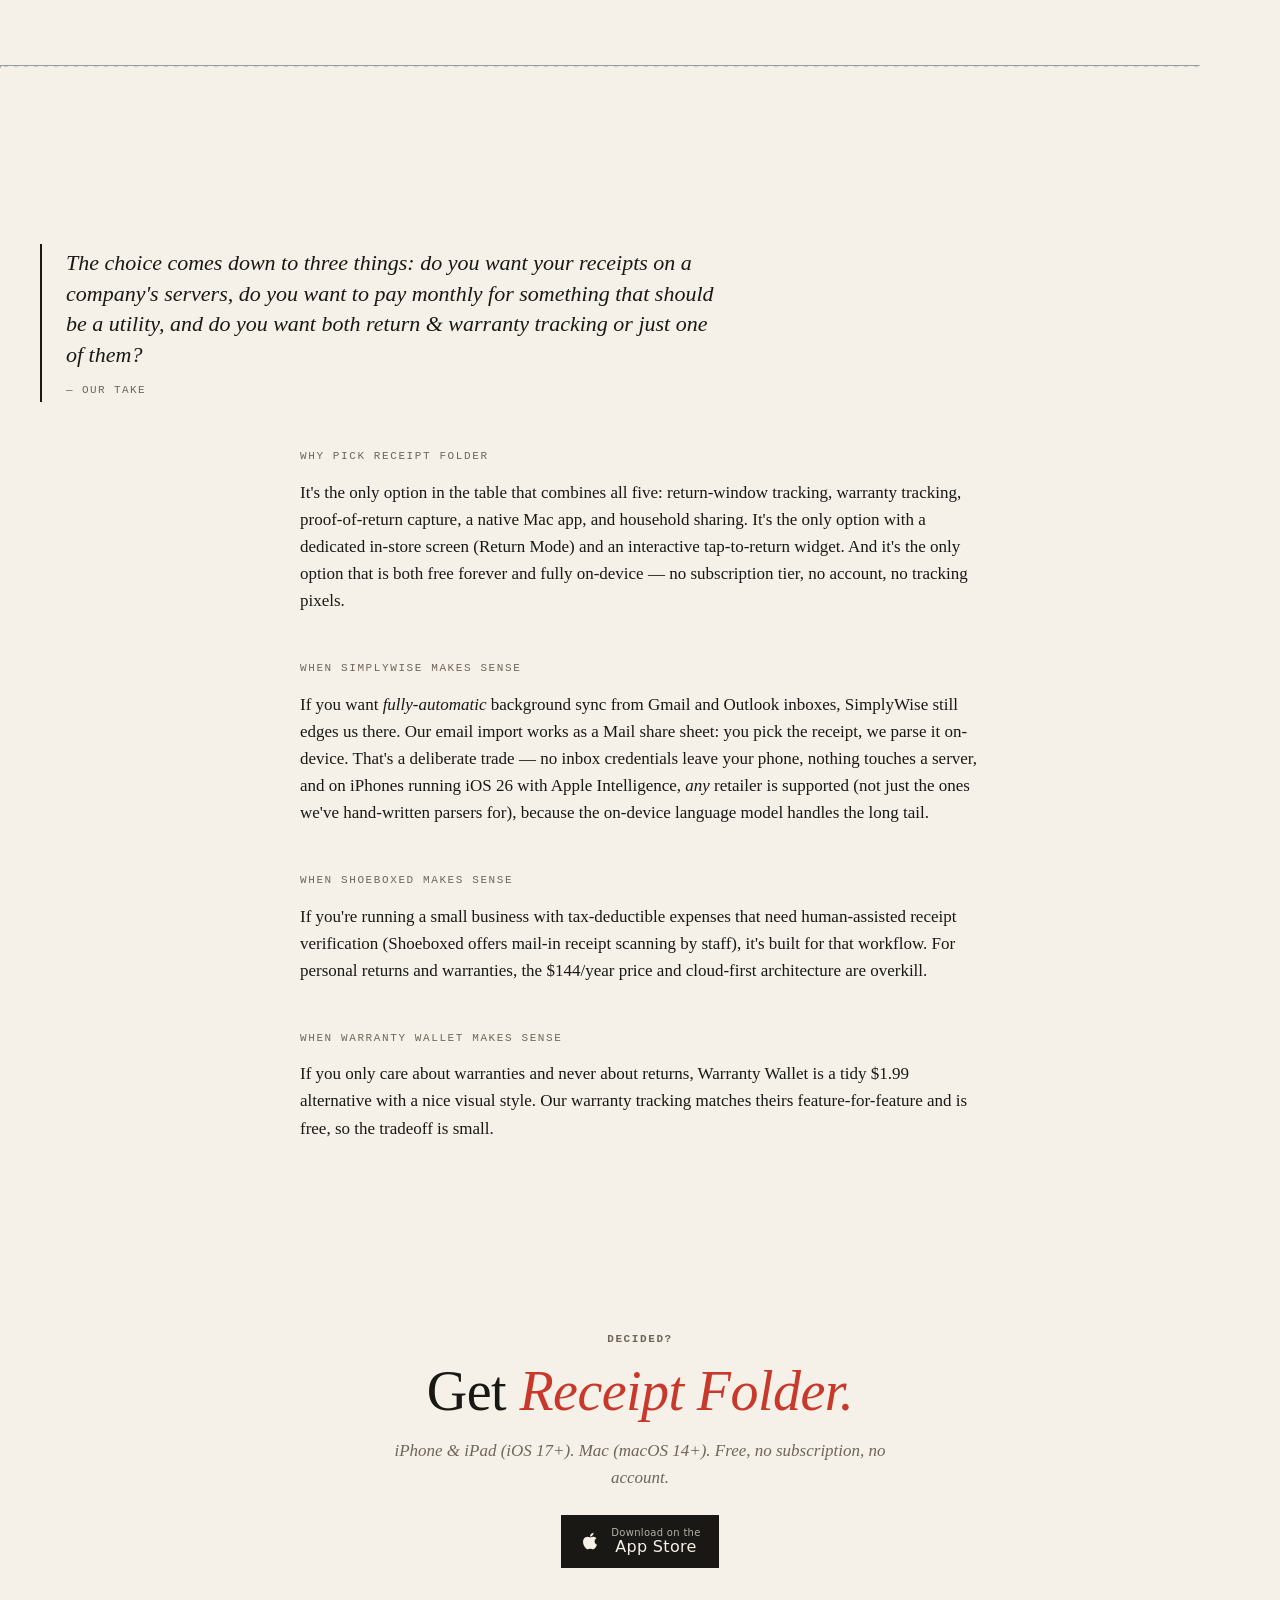
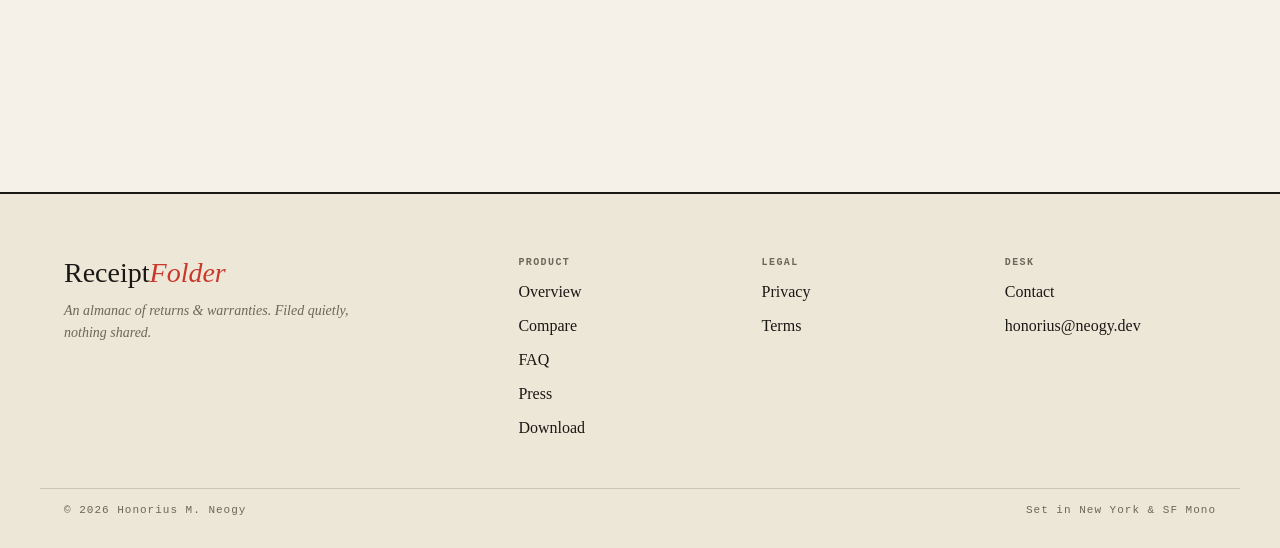
==== commit 3bff1a28: "site: note Foundation Models email fallback across pages Four pages still described email import as " ====
--- a/site/compare.html
+++ b/site/compare.html
@@ -145,7 +145,7 @@
             </tr>
             <tr>
               <td>Email receipt import</td>
-              <td class="own signal">Yes — on-device parser</td>
+              <td class="own signal">Yes — on-device parser + AI fallback</td>
               <td class="check">Yes — cloud OCR</td>
               <td class="check">Yes — cloud OCR</td>
               <td class="x">No</td>
@@ -288,10 +288,12 @@
         <p style="font-family: var(--serif); font-size: 17px; line-height: 1.6; color: var(--ink); margin-top: var(--s-4);">
           If you want <em>fully-automatic</em> background sync from Gmail and
           Outlook inboxes, SimplyWise still edges us there. Our email import
-          (shipped April 2026) works as a Mail share sheet: you pick the
-          receipt, we parse it on-device. That's a deliberate trade — no inbox
-          credentials leave your phone, nothing touches a server, and you
-          still get structured data in two taps.
+          works as a Mail share sheet: you pick the receipt, we parse it
+          on-device. That's a deliberate trade — no inbox credentials leave
+          your phone, nothing touches a server, and on iPhones running iOS
+          26 with Apple Intelligence, <em>any</em> retailer is supported
+          (not just the ones we've hand-written parsers for), because the
+          on-device language model handles the long tail.
         </p>
 
         <h3 style="font-family: var(--mono); font-size: 11px; letter-spacing: 1.6px; text-transform: uppercase; color: var(--mute); margin-top: var(--s-7);">When Shoeboxed makes sense</h3>
